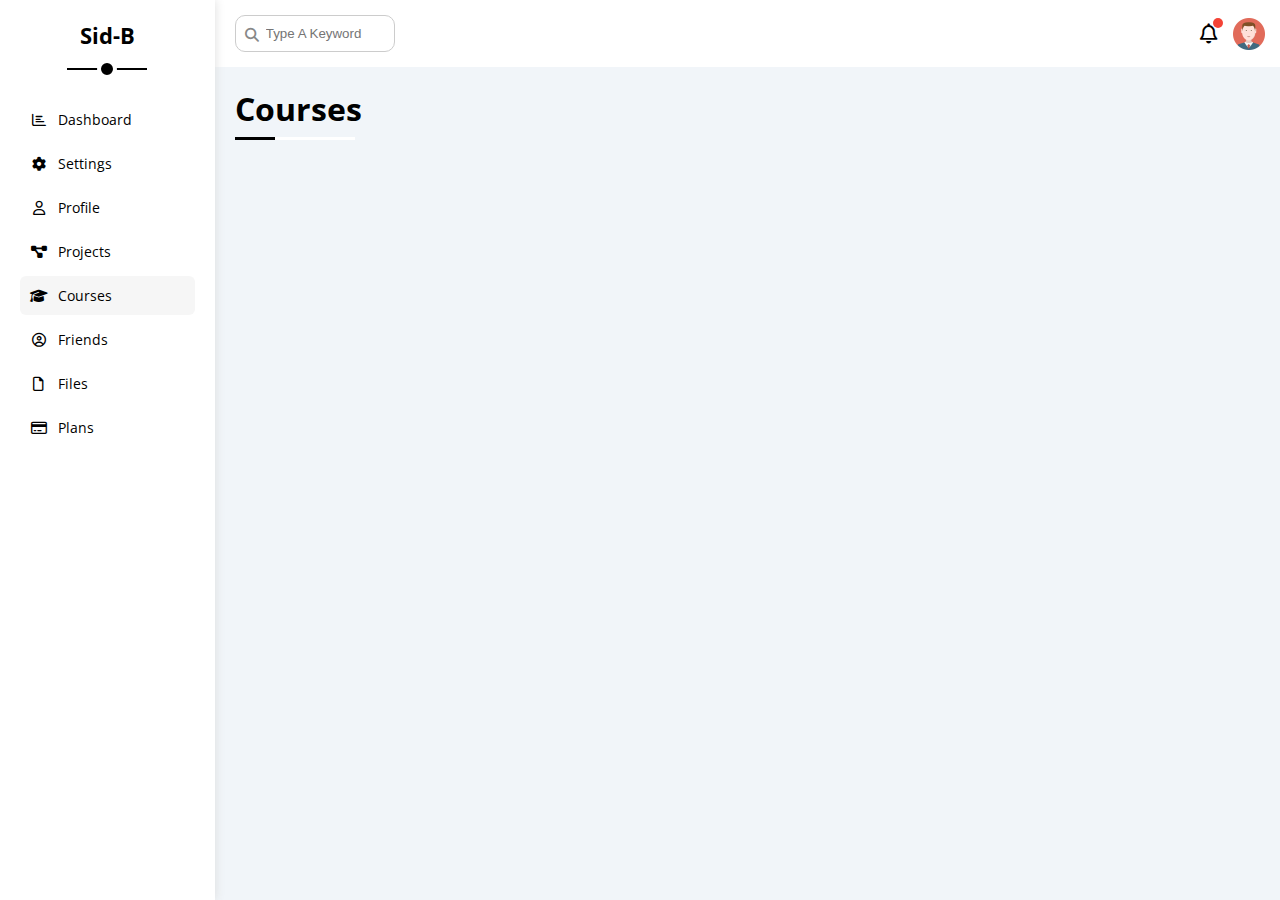
==== courses.html @ 508aff80 "Add coods" ====
<!DOCTYPE html>
<html lang="en">
<head>
    <meta charset="UTF-8">
    <meta http-equiv="X-UA-Compatible" content="IE=edge">
    <meta name="viewport" content="width=device-width, initial-scale=1.0">
    <title>Dashboard</title>
    <link rel="stylesheet" href="/css/framework.css">
    <link rel="stylesheet" href="/css/master.css">
    <link rel="stylesheet" href="/css/all.min.css">
    <link rel="preconnect" href="https://fonts.googleapis.com" />
    <link rel="preconnect" href="https://fonts.gstatic.com" crossorigin />
    <link href="https://fonts.googleapis.com/css2?family=Open+Sans:wght@300;500&#038;display=swap" rel="stylesheet" />
</head>
<body>
    <div class="page d-flex">
        <div class="sidebar bg-white p-20 p-relative">
            <h3 class="p-relative txt-c mt-0">Sid-B</h3>
            <ul>
                <li>
                  <a class="d-flex align-center fs-14 c-black rad-6 p-10" href="index.html">
                    <i class="fa-regular fa-chart-bar fa-fw"></i>
                    <span>Dashboard</span>
                  </a>
                </li>
                <li>
                  <a class="d-flex align-center fs-14 c-black rad-6 p-10" href="settings.html">
                    <i class="fa-solid fa-gear fa-fw"></i>
                    <span>Settings</span>
                  </a>
                </li>
                <li>
                  <a class="d-flex align-center fs-14 c-black rad-6 p-10" href="profile.html">
                    <i class="fa-regular fa-user fa-fw"></i>
                    <span>Profile</span>
                  </a>
                </li>
                <li>
                  <a class="d-flex align-center fs-14 c-black rad-6 p-10" href="projects.html">
                    <i class="fa-solid fa-diagram-project fa-fw"></i>
                    <span>Projects</span>
                  </a>
                </li>
                <li>
                  <a class="active d-flex align-center fs-14 c-black rad-6 p-10" href="courses.html">
                    <i class="fa-solid fa-graduation-cap fa-fw"></i>
                    <span>Courses</span>
                  </a>
                </li>
                <li>
                  <a class="d-flex align-center fs-14 c-black rad-6 p-10" href="friends.html">
                    <i class="fa-regular fa-circle-user fa-fw"></i>
                    <span>Friends</span>
                  </a>
                </li>
                <li>
                  <a class="d-flex align-center fs-14 c-black rad-6 p-10" href="files.html">
                    <i class="fa-regular fa-file fa-fw"></i>
                    <span>Files</span>
                  </a>
                </li>
                <li>
                  <a class="d-flex align-center fs-14 c-black rad-6 p-10" href="plans.html">
                    <i class="fa-regular fa-credit-card fa-fw"></i>
                    <span>Plans</span>
                  </a>
                </li>
              </ul>
        </div>
        <div class="content w-full">
         <!-- Start Head -->
           <div class="head bg-white p-15 between-flex">
               <div class="search p-relative">
                  <input class="p-10" type="search" placeholder="Type A Keyword">
               </div>
               <div class="icons d-flex align-center">
                  <span class="notification p-relative">
                    <i class="fa-regular fa-bell fa-lg"></i>
                  </span>
                  <img src="/imgs/avatar.png" alt="">
               </div>
           </div>
         <!-- End Head -->
         <h1 class="p-relative">Courses</h1>
         <div class="wrapper d-grid gap-20">
          
         </div>
        </div>
    </div>
</body>
</html>
---- css/framework.css ----
:root {
    --blue-color: #0075ff;
    --blue-alt-color: #0d69d5;
    --orange-color: #f59e0b;
    --green-color: #22c55e;
    --red-color: #f44336;
    --grey-color: #888;
  }
  /* Start Box */
  .d-flex {
    display: flex;
  }
  .f-wrap {
    flex-wrap: wrap;
  }
  .align-center {
    align-items: center;
  }
  .space-between {
    justify-content: space-between;
  }
  .d-grid {
    display: grid;
  }
  .gap-20 {
    gap: 20px;
  }
  .d-block {
    display: block;
  }
  @media (max-width: 767px) {
    .block-mobile {
      display: block;
    }
    .hide-mobile {
      display: none;
    }
  }
  /* End Box */
  /* Start Padding + Margin */
  .p-10 {
    padding: 10px;
  }
  .p-15 {
    padding: 15px;
  }
  .p-20 {
    padding: 20px;
  }
  .pt-10 {
    padding-top: 10px;
  }
  .pt-15 {
    padding-top: 15px;
  }
  .pt-20 {
    padding-top: 20px;
  }
  .pb-10 {
    padding-bottom: 10px;
  }
  .pb-15 {
    padding-bottom: 15px;
  }
  .pb-20 {
    padding-bottom: 20px;
  }
  .pl-15 {
    padding-left: 15px;
  }
  .m-0 {
    margin: 0;
  }
  .m-15 {
    margin: 15px;
  }
  .m-20 {
    margin: 20px;
  }
  .mt-0 {
    margin-top: 0;
  }
  .mt-5 {
    margin-top: 5px;
  }
  .mt-10 {
    margin-top: 10px;
  }
  .mt-15 {
    margin-top: 15px;
  }
  .mt-20 {
    margin-top: 20px;
  }
  .mt-25 {
    margin-top: 25px;
  }
  .mr-10 {
    margin-right: 10px;
  }
  .mr-15 {
    margin-right: 15px;
  }
  .mb-5 {
    margin-bottom: 5px;
  }
  .mb-10 {
    margin-bottom: 10px;
  }
  .mb-15 {
    margin-bottom: 15px;
  }
  .mb-20 {
    margin-bottom: 20px;
  }
  .mb-25 {
    margin-bottom: 25px;
  }
  /* End Padding + Margin */
  /* Start Color */
  .c-black {
    color: black;
  }
  .c-white {
    color: white;
  }
  .c-grey {
    color: var(--grey-color);
  }
  .c-red {
    color: var(--red-color);
  }
  .c-green {
    color: var(--green-color);
  }
  .c-blue {
    color: var(--blue-color);
  }
  .c-orange {
    color: var(--orange-color);
  }
  .bg-red {
    background-color: var(--red-color);
  }
  .bg-green {
    background-color: var(--green-color);
  }
  .bg-blue {
    background-color: var(--blue-color);
  }
  .bg-orange {
    background-color: var(--orange-color);
  }
  .bg-white {
    background-color: white;
  }
  .bg-eee {
    background-color: #eee;
  }
  /* End Color */
  /* Start Position */
  .p-relative {
    position: relative;
  }
  .p-absolute {
    position: absolute;
  }
  /* End Position */
  /* Start Font */
  .txt-c {
    text-align: center;
  }
  .fs-13 {
    font-size: 13px;
  }
  .fs-14 {
    font-size: 14px;
  }
  .fs-15 {
    font-size: 15px;
  }
  .fs-25 {
    font-size: 25px;
  }
  .fw-bold {
    font-weight: bold;
  }
  @media (max-width: 767px) {
    .txt-c-mobile {
      text-align: center;
    }
  }
  /* End Font */
  /* Start Border */
  .rad-6 {
    border-radius: 6px;
  }
  .rad-10 {
    border-radius: 10px;
  }
  .rad-half {
    border-radius: 50%;
  }
  .b-none {
    border: none;
  }
  .border-ccc {
    border: 1px solid #ccc;
  }
  .border-eee {
    border: 1px solid #eee;
  }
  
  /* End Border */
  /* Start Width + Height */
  .w-full {
    width: 100%;
  }
  .w-100 {
    width: 100px;
  }
  .w-fit {
    width: fit-content;
  }
  .h-full {
    height: 100%;
  }
  .h-100 {
    height: 100px;
  }
  /* End Width + Height */
  /* Start Components */
  .center-flex {
    display: flex;
    align-items: center;
    justify-content: center;
  }
  .between-flex {
    display: flex;
    align-items: center;
    justify-content: space-between;
  }
  .btn-shape {
    padding: 4px 10px;
    border-radius: 6px;
  }
  /* End Components */
---- css/master.css ----
:root {
    --blue-color: #0075ff;
    --blue-alt-color: #0d69d5;
    --orange-color: #f59e0b;
    --green-color: #22c55e;
    --red-color: #f44336;
    --grey-color: #888;
  }
* {
    box-sizing: border-box;
}
body {
    font-family: "Open Sans", sans-serif;
    margin: 0;
  }
*:focus {
    outline: none;
}
a {
    text-decoration: none;
}
ul {
    list-style: none;
    padding: 0;
}
::-webkit-scrollbar {
    width: 15px;
  }
::-webkit-scrollbar-track {
    background-color: white;
}
::-webkit-scrollbar-thumb {
    background-color: var(--blue-color);
}
::-webkit-scrollbar-thumb:hover {
    background-color: var(--blue-alt-color);
}
.page {
    background-color: #f1f5f9;
    min-height: 100vh;
}
.toggle-checkbox {
    -webkit-appearance: none;
     appearance: none;
}
.toggle-switch {
    background-color: #ccc;
    width: 78px;
    height: 32px;
    border-radius: 16px;
    position: relative;
    transition: 0.3s;
    cursor: pointer;
}
.toggle-switch::before {
    font-family: var(--fa-style-family-classic);
    content: "\f00d";
    font-weight: 900;
    position: absolute;
    background-color: white;
    top: 4px;
    left: 4px;
    width: 24px;
    height: 24px;
    border-radius: 50%;
    display: flex;
    justify-content: center;
    align-items: center;
    color: #777;
    transition: 0.3s;
}
.toggle-checkbox:checked + .toggle-switch {
    background-color: var(--blue-color);
}
.toggle-checkbox:checked + .toggle-switch::before {
    left: 50px;
    content: "\f00c";
    color: var(--blue-color);
}
/* Start Sidebar */
.sidebar {
    width: 250px;
    box-shadow: 0 0 10px #ddd;
}
.sidebar > h3 {
    position: relative;
    margin-bottom: 50px;
    font-size: 22px;
}
.sidebar > h3::before,
.sidebar > h3::after {
    content: "";
    position: absolute;
    left: 50%;
    transform: translatex(-50%);
    background-color: black;
}
.sidebar > h3::before {
    bottom: -20px;
    width: 80px;
    height: 2px;
}
.sidebar > h3::after {
    bottom: -29px;
    width: 12px;
    height: 12px;
    border-radius: 50%;
    border: 4px white solid;
}
.sidebar ul li a {
    transition: 0.3s;
    margin-bottom: 5px;
}
.sidebar ul li a:hover,
.sidebar ul li a.active {
    background-color: #f6f6f6;
}
.sidebar ul li a span {
    font-size: 14px;
    margin-left: 10px;
}
@media (max-width: 767px) {
    .sidebar {
        width: 58px;
        padding: 10px;
    }
}
@media (max-width: 767px) {
    .sidebar > h3{
        font-size: 15px;
        margin-bottom: 15px;
    }
}
@media (max-width: 767px) {
    .sidebar > h3::before,
    .sidebar > h3::after  {
       display:none;
    }
}
@media (max-width: 767px) {
    .sidebar ul li a span{
        display: none;
    }
}
/* End Sidebar */
/* Start Content */
.content {
    overflow: hidden;
}
.content .search input {
    border: 1px solid #ccc;
    border-radius: 10px;
    margin-left: 5px;
    padding-left: 30px;
    width: 160px;
    transition: width 0.3s;
}
.content .search::before {
    font-family: var(--fa-style-family-classic);
    content: "\f002";
    font-weight: 900;
    position: absolute;
    left: 15px;
    top: 50%;
    transform: translatey(-50%);
    font-size: 14px;
    color: var(--grey-color);
}
.content .search input:focus {
    width: 200px;
}
.content .search input:focus::placeholder {
    opacity: 0;
}
.head .icons .notification::before {
    content: "";
    position: absolute;
    width: 10px;
    height: 10px;
    background-color: var(--red-color);
    border-radius: 50%;
    right: -5px;
    top: -5px;
}
.head .icons img {
    width: 32px;
    height: 32px;
    margin-left: 15px;
}
.page h1 {
    margin: 20px 20px 40px;
}
.page h1::after {
    background-color: #000000;
    width: 40px;
}
.page h1::before {
    background-color: white;
    width: 120px;
}
.page h1::before,
.page h1::after {
    content: "";
    position: absolute;
    left: 0;
    bottom: -10px;
    height: 3px;
}
.wrapper {
    grid-template-columns: repeat(auto-fill, minmax(450px, 1fr));
    margin-left: 20px;
    margin-right: 20px;
}
@media (max-width: 767px) {
    .wrapper {
        grid-template-columns: minmax(200px, 1fr);
        margin-left: 10px;
        margin-right: 10px;
        gap: 10px;
    }
}
.wrapper .welcome {
    overflow: hidden;
    border-radius: 10px;
}
.wrapper .intro {
    display: flex;
    justify-content: space-between;
    padding: 20px;
    background-color: #eeeeee;
}
.wrapper .welcome .text h2 {
    margin: 0;
}
.wrapper .welcome .text p {
    padding: 0px 0px 20px;
    color: #777;
    font-size: 14px;
}
.wrapper .welcome .image img {
    width: 200px;
    margin-bottom: -10px;
}
@media (max-width: 767px) {
    .wrapper .welcome .image img {
        width: 130px;
    }
}
.wrapper .welcome .avatar {
    position: relative;
}
.wrapper .welcome .avatar img {
    width: 64px;
    height: 64px;
    border: 2px solid white;
    border-radius: 50%;
    padding: 2px;
    box-shadow: 0 0 5px #ddd;
    margin-left: 20px;
    margin-top: -32px
}
@media (max-width: 767px) {
    .wrapper .welcome .avatar img {
        width: 50px;
        height: 50px;
        margin-left: -256px;
        margin-top: -23px;
    }
}
.wrapper .welcome .bode-1 {
    text-align: center;
    border-top: 1px solid #eee;
    border-bottom: 1px solid #eee;
    padding: 20px;
    margin: 20px 0 20px 0;
    display: flex;
    justify-content: space-around;
}
@media (max-width: 767px) {
    .wrapper .welcome .bode-1 {
        justify-content: space-between;
    }
}
.wrapper .welcome .bode-1 .box h4 {
    margin: 0;
}
.wrapper .welcome .bode-1 .box p {
    margin: 4px;
}
.wrapper .welcome a {
    display: block;
    color: white;
    background-color: var(--blue-color);
    font-size: 14px;
    width: fit-content;
    padding: 4px 10px;
    border-radius: 6px;
    margin: 0 15px 30px auto;
    transition: 0.3s;
}
.wrapper .Quick-Draft {
    border-radius: 10px;
    background-color: white;
    padding: 20px;
}
.wrapper .Quick-Draft h2 {
    margin: 0;
}
.wrapper .Quick-Draft p {
    color: #777;
    font-size: 14px;
}
.wrapper .Quick-Draft form .input-1 {
    width: 100%;
    margin: 10px 0 22px;
    height: 30px;
    padding: 10px;
    background-color: #eee;
    border: none;
    border-radius: 6px;
    display: block;
}
.wrapper .Quick-Draft form .input-2 {
    width: 100%;
    resize: none;
    min-height: 180px;
    padding: 10px;
    background-color: #eee;
    border: none;
    border-radius: 6px;
    display: block;
}
.content .search input:focus {
    outline: none;
}
.wrapper .Quick-Draft form .input-1:focus::placeholder {
    opacity: 0;
}
.wrapper .Quick-Draft form .input-2:focus::placeholder {
    opacity: 0;
}
.wrapper .Quick-Draft a {
    display: block;
    color: white;
    background-color: var(--blue-color);
    font-size: 14px;
    width: fit-content;
    padding: 4px 10px;
    border-radius: 6px;
    margin: 14px 0px 10px auto;
    transition: 0.3s;
}
.wrapper .Yearly-Targets {
    border-radius: 10px;
    background-color: white;
    padding: 20px;
}
.wrapper .Yearly-Targets h2 {
    margin: 0;
}
.wrapper .Yearly-Targets p {
    color: #777;
    font-size: 14px;
    margin-bottom: 20px;
}
.wrapper .Yearly-Targets .boxs .box {
    display: flex;
    align-items: center;
    margin-bottom: 20px;
}
.wrapper .Yearly-Targets .boxs .box h5 {
    font-size: 17px;
    margin: 10px 0 5px 0;
}
.wrapper .Yearly-Targets .boxs .box p {
    margin: 0;
} 
.wrapper .Yearly-Targets .boxs .box i {
    width: 84px;
    height: 84px;
    margin-right: 15px;
    display: flex;
    justify-content: center;
    align-items: center;
    background-color: #22c55e;
}
.wrapper .Yearly-Targets .boxs .one i {
    background-color: #cce3ff;
    color: #0075ff;
}
.wrapper .Yearly-Targets .boxs .tow i {
    background-color: #fdecce;
    color: #f59e0b;
}
.wrapper .Yearly-Targets .boxs .three i {
    background-color: #d3f3df;
    color: #22c55e;
}
.wrapper .Yearly-Targets .boxs .box .text {
    flex: 1;
}
.wrapper .Yearly-Targets .boxs .box .line {
    height: 4px;
}
.wrapper .Yearly-Targets .boxs .one .line {
    background-color: #cce3ff;
}
.wrapper .Yearly-Targets .boxs .tow .line {
    background-color: #fdecce;
}
.wrapper .Yearly-Targets .boxs .three .line {
    background-color: #d3f3df;
}
.wrapper .Yearly-Targets .boxs .box .line span {
    display: block;
    height: 100%;
    background-color: #4e0803;
    position: relative;
}
.wrapper .Yearly-Targets .boxs .one .line span {
    background-color: #0075ff;
}
.wrapper .Yearly-Targets .boxs .tow .line span {
    background-color: #f59e0b;
}
.wrapper .Yearly-Targets .boxs .three .line span {
    background-color: #22c55e;
}
.wrapper .Yearly-Targets .boxs .box .line span::after {
    position: absolute;
    content: attr(data-text);
    font-size: 15px;
    top: -41px;
    right: -17px;
    padding: 2px 4px;
    background-color: yellow;
    border-radius: 8px;
    color: white;
}
.wrapper .Yearly-Targets .boxs .one .line span::after {
    background-color: #0075ff;
}
.wrapper .Yearly-Targets .boxs .tow .line span::after {
    background-color: #f59e0b;
}
.wrapper .Yearly-Targets .boxs .three .line span::after {
    background-color: #22c55e;
}
.wrapper .Yearly-Targets .boxs .box .line span::before {
    content: "";
    position: absolute;
    border: solid 5px;
    border-color: black transparent transparent transparent;
    right: -4px;
    top: -15px;
}
.wrapper .Yearly-Targets .boxs .one .line span::before {
    border-color: #0075ff transparent transparent transparent;
}
.wrapper .Yearly-Targets .boxs .tow .line span::before {
    border-color: #f59e0b transparent transparent transparent;
}
.wrapper .Yearly-Targets .boxs .three .line span::before {
    border-color: #22c55e transparent transparent transparent;
}
.Tickets-Statistics {
    border-radius: 10px;
    background-color: white;
    padding: 20px;
}
.Tickets-Statistics h2 {
    margin: 0;
}
.Tickets-Statistics p {
    color: #777;
    font-size: 14px;
    margin-bottom: 20px;
}
.Tickets-Statistics .boxs {
    display: grid;
    grid-template-columns: repeat(auto-fill, minmax(215px, 1fr));
    gap: 20px;
}
.Tickets-Statistics .boxs .box {
    text-align: center;
    border-radius: 6px;
    border: 1px solid #777;
    padding: 20px;
}
.Tickets-Statistics .boxs .box h3 {
    margin: 10px;
    font-size: 25px;
    font-weight: bold;
}
.Tickets-Statistics .boxs .box p {
    margin: 0;
}
.Tickets-Statistics .boxs .box i {
    font-size: 27px;
}
.Tickets-Statistics .boxs .one i {
    color: #f59e0b;
}
.Tickets-Statistics .boxs .tow i {
    color: #0075ff;
}
.Tickets-Statistics .boxs .three i {
    color: #22c55e;
}
.Tickets-Statistics .boxs .fore i {
    color: #f44336;
}
.Latest-News {
    border-radius: 10px;
    background-color: white;
    padding: 20px;
}
.Latest-News h2 {
    margin: 0 0 15px 0;
}
.Latest-News .boxs {
    display: flex;
    flex-direction: column;
}
.Latest-News .boxs .box:not(:last-child) {
    border-bottom: 1px solid #eee ;
    margin-bottom: 20px;
    padding-bottom: 20px;
}
.Latest-News .boxs .box {
    display: flex;
    align-items: center;
    justify-content: space-between;
}
@media (max-width: 767px) {
    .Latest-News .boxs .box {
        flex-direction: column;
        gap: 10px;
        text-align: center;
    }
}
.Latest-News .boxs .box .dey p {
    padding: 4px 10px;
    border-radius: 6px;
    font-size: 13px;
    background-color: #eee;
}
.Latest-News .boxs .box .text {
    flex: 1;
}
.Latest-News .boxs .box .text h5 {
    margin: 0 0 6px;
    font-size: 16px;
}
.Latest-News .boxs .box .text p {
    margin: 0;
    font-size: 14px;
}
.Latest-News .boxs .box .image img {
    width: 100px;
    border-radius: 6px;
    margin-right: 15px;
}
@media (max-width: 767px) {
    .Latest-News .boxs .box .image img {
        margin: 0;
    } 
}
.Latest-Tasks {
    border-radius: 10px;
    background-color: white;
    padding: 20px;
}
.Latest-Tasks h2 {
    margin: 0 0 15px 0;
}
.Latest-Tasks .boxs {
    display: flex;
    flex-direction: column;
}
.Latest-Tasks .boxs .box:not(:last-of-type) {
    margin-bottom: 15px;
    padding-bottom: 15px;
    border-bottom: 1px solid #eee;
}
.Latest-Tasks .boxs .box {
    display: flex;
    align-items: center;
    justify-content: space-between;
}
.Latest-Tasks .boxs .box .text {
    flex: 1;
}
.Latest-Tasks .boxs .box .text h5 {
    margin: 0 0 6px;
    font-size: 16px;
    font-weight: 600;
}
.Latest-Tasks .boxs .box .text p {
    margin: 0;
    font-size: 14px;
    color: var(--grey-color);
}
.Latest-Tasks .boxs .five {
    opacity: 0.2;
}
.Latest-Tasks .boxs .five h5 {
    text-decoration: line-through;
}
.Latest-Tasks .boxs .five p {
    text-decoration: line-through;
}
.Top-Search-Items {
    border-radius: 10px;
    background-color: white;
    padding: 20px;
}
.Top-Search-Items h2 {
    margin: 0 0 15px 0;
}
.Top-Search-Items .boxs {
    display: flex;
    flex-direction: column;
}
.Top-Search-Items .boxs .box {
    display: flex;
    align-items: center;
}
.Top-Search-Items .boxs .box h6 {
    flex: 1;
    margin: 0;
    font-size: 16px;
    font-weight: normal;
}
.Top-Search-Items .boxs .box p {
    background-color: #eee;
    padding: 4px 8px;
    border-radius: 6px;
}
.Top-Search-Items .boxs .one h6 {
    color: var(--grey-color);
}
.Top-Search-Items .boxs .one p {
    background-color: white;
    color: var(--grey-color);
}
.Latest-Uploads {
    border-radius: 10px;
    background-color: white;
    padding: 20px;
}
.Latest-Uploads h2 {
    margin: 0 0 15px 0;
}
.Latest-Uploads .boxs {
    display: flex;
    flex-direction: column;
}
.Latest-Uploads .boxs .box:not(:last-child){
    margin-bottom: 10px;
    border-bottom: 1px solid #eee;
    margin-bottom: 20px;
}
.Latest-Uploads .boxs .box {
    display: flex;
    align-items: center;
}
.Latest-Uploads .boxs .box .image img {
    width: 40px;
    height: 40px;
    margin-right: 10px;
}
.Latest-Uploads .boxs .box .text {
    flex: 1;
}
.Latest-Uploads .boxs .box .text h5 {
    margin: 0 0 6px;
    font-size: 15px;
    font-weight: 500;
}
.Latest-Uploads .boxs .box .text p {
    margin: 0;
    font-size: 14px;
    color: var(--grey-color);
}
.Latest-Uploads .boxs .box .time p {
    background-color: #eee;
    padding: 4px 8px;
    border-radius: 6px;
    font-size: 14px;
}
.Last-Project-Progress {
    border-radius: 10px;
    background-color: white;
    padding: 20px;
    position: relative;
}
.Last-Project-Progress h2 {
    margin: 0 0 0 0;
}
.Last-Project-Progress img {
    position: absolute;
    width: 160px;
    right: 0;
    bottom: 0;
    opacity: 0.1;
}
.Last-Project-Progress .boxs {
    display: flex;
    flex-direction: column;
    position: relative;
}
.Last-Project-Progress .boxs .box {
    margin-left: 40px;
    position: relative;
    padding: 6px 4px;
}
.Last-Project-Progress .boxs::after {
    content: "";
    position: absolute;
    left: 11px;
    width: 2px;
    height: 84%;
    background-color: var(--blue-color);
    top: 40px;
}
.Last-Project-Progress .boxs .box::before {
    position: absolute;
    content: "";
    width: 20px;
    height: 20px;
    display: block;
    border-radius: 50%;
    background-color: var(--blue-color);
    border: 2px solid white;
    outline: 2px solid var(--blue-color);
    top: 33px;
    left: -39px;
}
.Last-Project-Progress .boxs .one::before {
    background-color: white;
    z-index:1;
    animation: poll infinite 1.5s;
}
@keyframes poll {
    0% {
        background-color: white;
    }
    50% {
        background-color: var(--blue-alt-color);
    }
    100% {
        background-color: white;
    }
}
.Last-Project-Progress .boxs .tow::before {
    background-color: white;
    z-index:1;
}
.Last-Project-Progress .boxs .box p {
    margin: 0;
    margin-top: 25px;
}
.Reminders {
    border-radius: 10px;
    background-color: white;
    padding: 20px;
}
.Reminders h2 {
    margin: 0 0 10px 0;
}
.Reminders .boxs {
    display: flex;
    flex-direction: column;
}
.Reminders .boxs .box {
    margin-left: 40px;
    position: relative;
    padding: 15px;
}
.Reminders .boxs .box::after{
    content: "";
    position: absolute;
    width: 2px;
    height: 62%;
    background-color: #000000;
    top: 16px;
    left: -10px;
}
.Reminders .boxs .box::before {
    content: "";
    position: absolute;
    width: 18px;
    height: 18px;
    background-color: #000000;
    top: 30px;
    left: -41px;
    border-radius: 50%;
}
.Reminders .boxs .one::after,
.Reminders .boxs .one::before {
    background-color: var(--blue-color);
}
.Reminders .boxs .tow::after,
.Reminders .boxs .tow::before {
    background-color: var(--green-color);
}
.Reminders .boxs .three::after,
.Reminders .boxs .three::before {
    background-color: var(--orange-color);
}
.Reminders .boxs .fore::after,
.Reminders .boxs .fore::before {
    background-color: var(--red-color);
}
.Reminders .boxs .box h5 {
    margin: 0 0 8px 0 ;
    font-size: 15px;
}
.Reminders .boxs .box p {
    margin: 0;
    color: #777;
    font-size: 14px;
}
.Latest-Post {
    border-radius: 10px;
    background-color: white;
    padding: 20px;
}
.Latest-Post h2 {
    margin: 0 0 25px 0;
}
.Latest-Post .boxs {
    display: flex;
    flex-direction: column;
}
.Latest-Post .boxs .box {
    display: flex;
    margin-top: 15px;
    margin-bottom: 15px;
}
.Latest-Post .boxs .box .about {
    flex: 1;
}
.Latest-Post .boxs .box .about h5 {
    margin: 0 0 10px 0;
    font-size: 17px;
}
.Latest-Post .boxs .box .about p {
    margin: 0;
    font-size: 14px;
    color: #777;
}
.Latest-Post .boxs .box .image img {
    width: 48px;
    height: 48px;
    margin-right: 15px;
} 
.Latest-Post .boxs .one {
    text-transform: capitalize;
    line-height: 1.8;
    border-top: 1px solid #eee;
    border-bottom: 1px solid #eee;
    min-height: 140px;
}
.Latest-Post .boxs .box .icon-1 {
    flex: 1;
    color: #777;
}
.Latest-Post .boxs .box .icon-2 {
    color: #777;
}
.Social-Media-Stats {
    border-radius: 10px;
    background-color: white;
    padding: 20px;
}
.Social-Media-Stats h2 {
    margin: 0 0 25px 0;
}
.Social-Media-Stats .boxs {
    display: flex;
    flex-direction: column;
}
.Social-Media-Stats .boxs .box {
    display: flex;
    align-items: center;
    text-align: center;
    margin-bottom: 15px;
    position: relative;
    padding: 16px;
    padding-left: 70px;
    background-color: #d2ecfc;
}
.Social-Media-Stats .boxs .box i {
    position: absolute;
    width: 55px;
    font-size: 34px;
    margin-right: 30px;
    color: white;
    background-color: red;
    left: 0;
    top: 0px;
    padding: 14px;
    display: flex;
    align-items: center;
    justify-content: center;
    transition: 0.5s;
}
.Social-Media-Stats .boxs .box i:hover {
    transform: rotate(8deg);
}
.Social-Media-Stats .boxs .box .text {
    flex: 1;
    display: flex;
    justify-content: space-between;
}
.Social-Media-Stats .boxs .box .text a {
    padding: 4px 10px;
    border-radius: 6px;
    color: white;
}
.Social-Media-Stats .boxs .one i {
    background-color: #1da1f2;
}
.Social-Media-Stats .boxs .tow i {
    background-color: #1877f2;
}
.Social-Media-Stats .boxs .three i {
    background-color: #ff0000;
}
.Social-Media-Stats .boxs .fore i {
    background-color: #0077b5;
}
.Social-Media-Stats .boxs .one {
    background-color: #d2ecfc;
}
.Social-Media-Stats .boxs .tow {
    background-color: #d1e4fc;
}
.Social-Media-Stats .boxs .three {
    background-color: #ffcccc;
}
.Social-Media-Stats .boxs .fore {
    background-color: #cce4f0;
}
.Social-Media-Stats .boxs .one .text span {
    color: #1da1f2;
}
.Social-Media-Stats .boxs .tow .text span {
    color: #1da1f2;
}
.Social-Media-Stats .boxs .three .text span {
    color: #ff4400;
}
.Social-Media-Stats .boxs .fore .text span {
    color: #4277b5;
}
.Social-Media-Stats .boxs .one a {
    background-color: #1da1f2;
}
.Social-Media-Stats .boxs .tow a {
    background-color: #1da1f2;
}
.Social-Media-Stats .boxs .three a {
    background-color: #ff4400;
}
.Social-Media-Stats .boxs .fore a {
    background-color: #4277b5;
}
.responsiv-tabl {
    margin: 20px;
    border-radius: 10px;
    background-color: white;
    padding: 20px;
    overflow-x: auto;
}
.responsiv-tabl table {
    min-width: 1000px;
    border-spacing: 0;
    width: 100%;
    font-size: 15px;
}
.responsiv-tabl table td {
    padding: 15px;
}
.responsiv-tabl table td {
    border-bottom: 1px solid #eee;
    border-left: 1px solid #eee;
    transition: 0.3s;
}
.responsiv-tabl table thead tr {
    font-weight: bold;
    background-color: #eee;
}
.responsiv-tabl table tbody tr td img {
    width: 32px;
    height: 32px;
    border-radius: 50%;
    padding: 2px;
    background-color: white;
}
.responsiv-tabl table img:not(:first-child) {
    margin-left: -20px;
}
.Pending,
.Completed,
.In-Progress,
.Rejected {
    color: white;
    border-radius: 6px;
    padding: 2px 8px;
    width: fit-content;
    background-color: var(--orange-color);
}
.Completed {
    background-color: var(--green-color);
}
.In-Progress {
    background-color: var(--blue-color);
}
.Rejected {
    background-color: var(--red-color);
}
/* End Content */
/* Start Settings */
.settings-page {
    grid-template-columns: repeat(auto-fill, minmax(500px, 1fr));
}
.Site-Control {
    border-radius: 10px;
    background-color: white;
    padding: 20px;
}
.Site-Control h2 {
    margin: 0 0 10px 0;
}
.Site-Control p {
    margin: 0%;
    font-size: 15px;
    color: #777;
}
.Site-Control .boxs {
    display: flex;
    flex-direction: column;
}
.Site-Control .boxs .box {
    display: flex;
    /* align-items: center; */
    justify-content: space-between;
}
.Site-Control .boxs .box .text {
    margin-bottom: 20px;
}
.Site-Control .boxs .box .text h5 {
    margin: 20px 0 3px 0;
    font-weight: normal;
    font-size: 16px;
}
.Site-Control .boxs .box .text p {
    margin: 0;
    font-size: 13px;
}
.Site-Control .boxs .box textarea {
    border: 1px solid #ccc;
    resize: none;
    min-height: 150px;
    border-radius: 6px;
    padding: 10px;
    display: block;
    width: 100%
}
@media (max-width: 767px){
.settings-page {
    grid-template-columns: minmax(100px, 1fr);
    margin-left: 10px;
    margin-right: 10px;
    gap: 10px; }
}
.General-Info {
    border-radius: 10px;
    background-color: white;
    padding: 20px;
}
.General-Info h2 {
    margin: 0 0 10px 0;
}
.General-Info p {
    margin: 0%;
    margin-bottom: 20px;
    font-size: 15px;
    color: #777;
}
.General-Info .email {
    display: inline-flex;
    width: calc(100% - 80px);
    background-color: #f0f4f8;
}
.Security-Info {
    border-radius: 10px;
    background-color: white;
    padding: 20px;
}
.Security-Info h2 {
    margin: 0 0 10px 0;
}
.Security-Info p {
    margin: 0%;
    margin-bottom: 20px;
    font-size: 15px;
    color: #777;
}
.Security-Info .boxs {
    display: flex;
    flex-direction: column;
}
.Security-Info .boxs .box {
    display: flex;
    align-items: center;
    justify-content: space-between;
    margin-top: 10px;
}
.Security-Info .boxs .box:not(:last-of-type) {
    border-bottom: 1px solid rgb(238, 238, 238);
    margin-bottom: 15px;
    padding-bottom: 15px;
}
.Security-Info .boxs .box .text h5 {
    margin: 0 0 8px 0;
    font-weight: normal;
    font-size: 15px;
}
.Security-Info .boxs .box .text p {
    margin: 0%;
    margin-bottom: 10px;
    font-size: 15px;
    color: #777;
}
.Security-Info .boxs .box label {
    display: contents;
}
.Security-Info .boxs .box .button-1 a {
    padding: 4px 10px;
    border-radius: 6px;
    background-color: var(--blue-color);
    color: white;
}
.Security-Info .boxs .box .button-2 a {
    padding: 4px 10px;
    border-radius: 6px;
    background-color: #eee;
    color: black;
}
.Social-Info {
    border-radius: 10px;
    background-color: white;
    padding: 20px;
}
.Social-Info h2 {
    margin: 0 0 10px 0;
}
.Social-Info p {
    margin: 0%;
    margin-bottom: 20px;
    font-size: 15px;
    color: #777;
}
.Social-Info .boxs {
    display: flex;
    flex-direction: column;
}
.Social-Info .boxs .box {
    margin-bottom: 10px;
    position: relative;
}
.Social-Info .boxs .box input {
    padding: 10px 10px 10px 40px;
    background-color: #f6f6f6;
    color: #888888;
    border: none;
    border-radius: 6px;
    width: 100%;
}
.Social-Info .boxs .box i {
    position: absolute;
    font-size: 14px;
    top: 0px;
    left: 0px;
    width: 29px;
    height: 35px;
    display: flex;
    justify-content: center;
    align-items: center;
    border-right: 1px solid #ccc;
    color: #777;
}
.Social-Info .boxs .box:focus-within i {
    color: black;
}
/* .Social-Info .boxs > .box:focus-within i {
    color: black;
  } */
/* Start Settings */
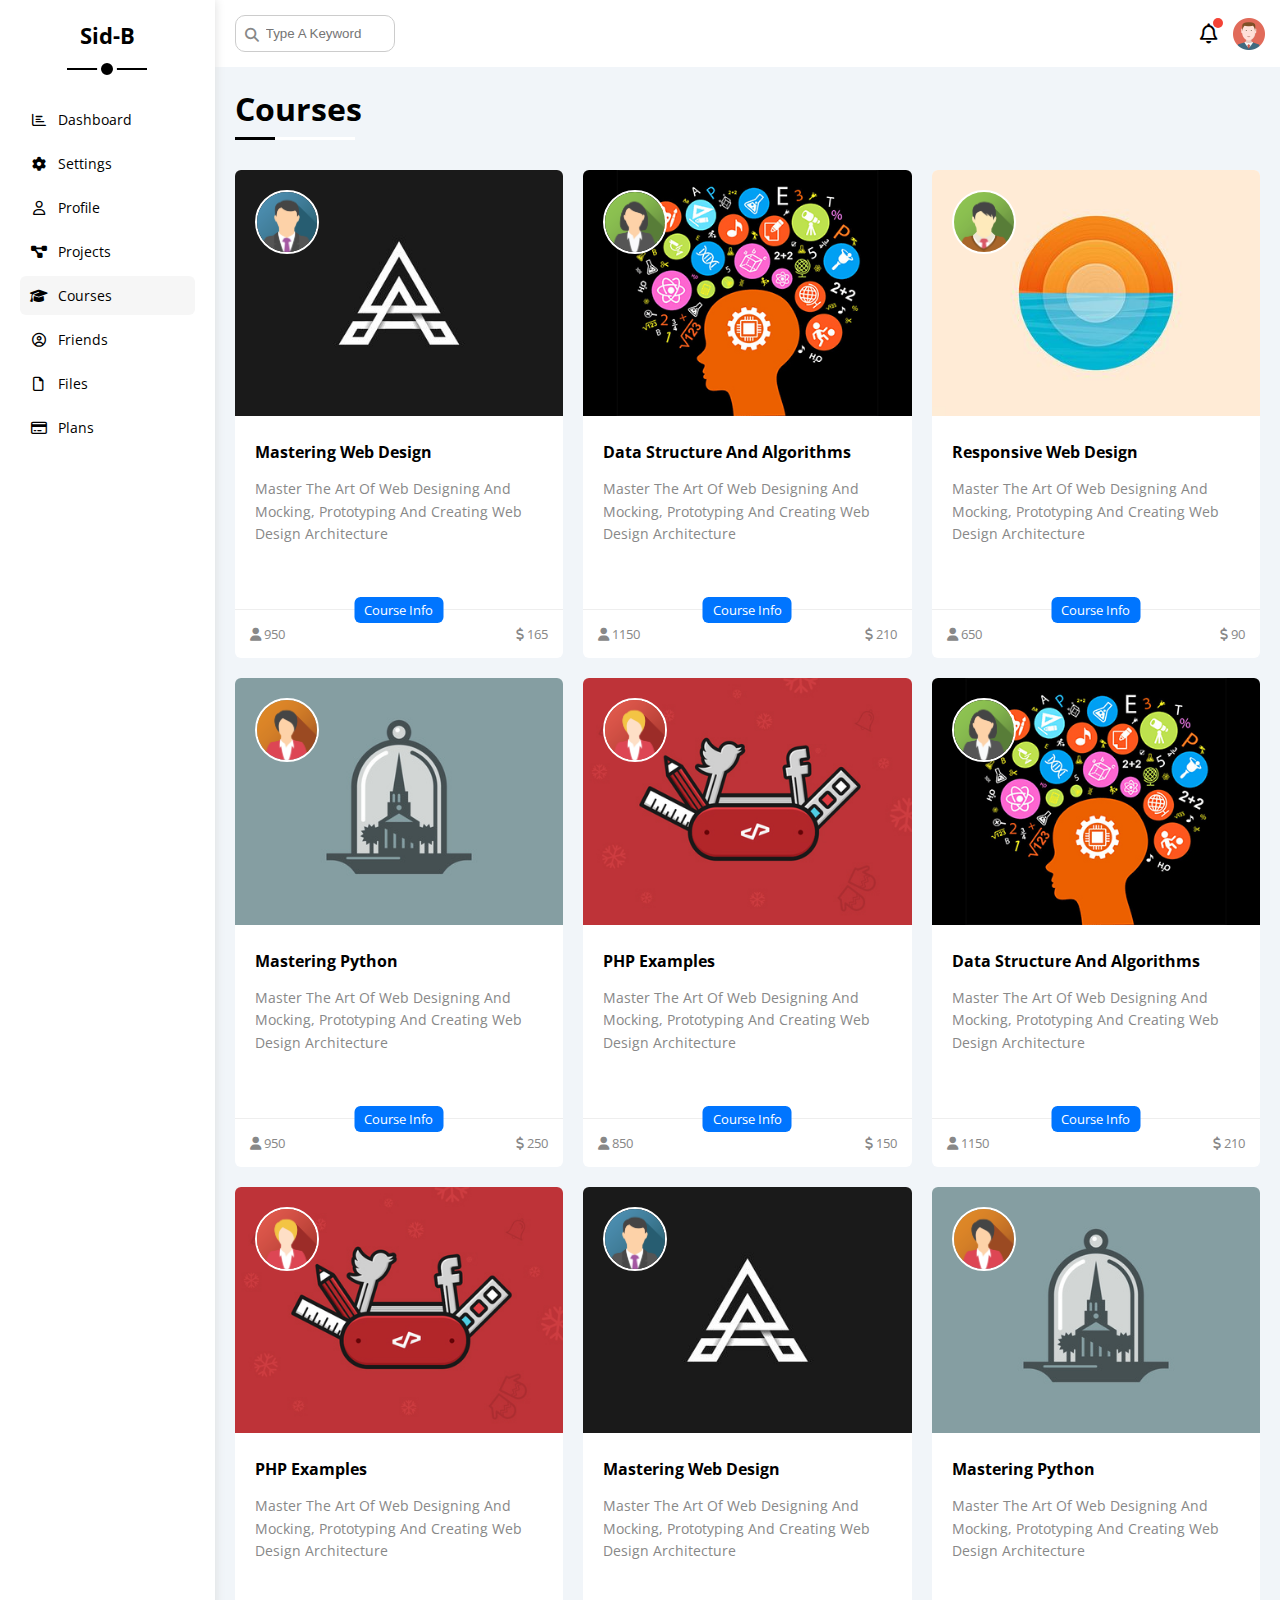
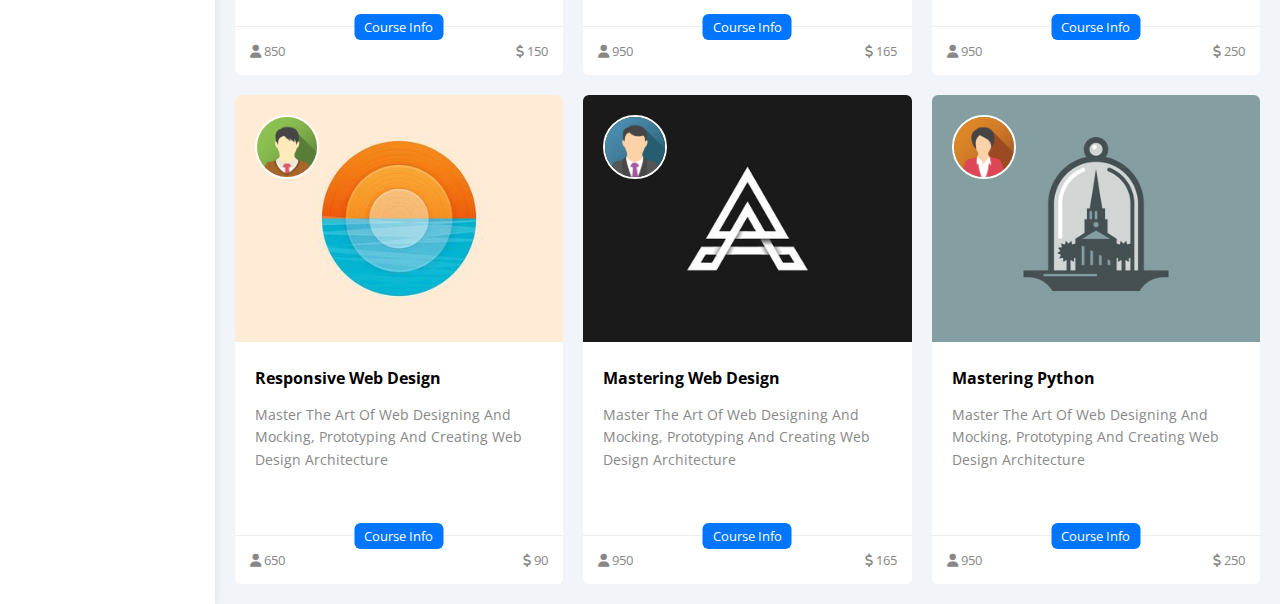
==== commit 337f514b: "Add News coods" ====
--- a/courses.html
+++ b/courses.html
@@ -4,7 +4,7 @@
     <meta charset="UTF-8">
     <meta http-equiv="X-UA-Compatible" content="IE=edge">
     <meta name="viewport" content="width=device-width, initial-scale=1.0">
-    <title>Dashboard</title>
+    <title>Courses</title>
     <link rel="stylesheet" href="/css/framework.css">
     <link rel="stylesheet" href="/css/master.css">
     <link rel="stylesheet" href="/css/all.min.css">
@@ -82,8 +82,293 @@
            </div>
          <!-- End Head -->
          <h1 class="p-relative">Courses</h1>
-         <div class="wrapper d-grid gap-20">
-          
+         <div class="Courses-page d-grid gap-20">
+            <div class="boxs bg-white rad-6 p-relative">
+              <img class="cover" src="/imgs/course-01.jpg" alt="">
+              <img class="cover-2" src="/imgs/team-01.png" alt="">
+            <div class="box-2 p-20">
+             <h4 class="m-0">Mastering Web Design</h4>
+             <p class="c-grey mt-15 fs-14 ">Master The Art Of Web Designing And Mocking, Prototyping And Creating Web Design Architecture</p>
+            </div>
+              <div class="box-3 p-15 p-relative between-flex">
+              </div>
+              <div class="info p-15 p-relative between-flex">
+                <span class="title bg-blue c-white btn-shape ">
+                  Course Info
+                </span>
+                <span class="c-grey">
+                  <i class="fa-solid fa-user"></i>
+                  950
+                </span>
+                <span class="c-grey">
+                  <i class="fa-solid fa-dollar-sign"></i>
+                  165
+                </span>
+              </div>
+            </div>
+            <div class="boxs bg-white rad-6 p-relative">
+              <img class="cover" src="/imgs/course-02.jpg" alt="">
+              <img class="cover-2" src="/imgs/team-02.png" alt="">
+            <div class="box-2 p-20">
+             <h4 class="m-0">Data Structure And Algorithms</h4>
+             <p class="c-grey mt-15 fs-14 ">Master The Art Of Web Designing And Mocking, Prototyping And Creating Web Design Architecture</p>
+            </div>
+              <div class="box-3 p-15 p-relative between-flex">
+
+              </div>
+              <div class="info p-15 p-relative between-flex">
+                <span class="title bg-blue c-white btn-shape ">
+                  Course Info
+                </span>
+                <span class="c-grey">
+                  <i class="fa-solid fa-user"></i>
+                  1150
+                </span>
+                <span class="c-grey">
+                  <i class="fa-solid fa-dollar-sign"></i>
+                  210
+                </span>
+              </div>
+            </div>
+            <div class="boxs bg-white rad-6 p-relative">
+              <img class="cover" src="/imgs/course-03.jpg" alt="">
+              <img class="cover-2" src="/imgs/team-03.png" alt="">
+            <div class="box-2 p-20">
+             <h4 class="m-0">Responsive Web Design</h4>
+             <p class="c-grey mt-15 fs-14 ">Master The Art Of Web Designing And Mocking, Prototyping And Creating Web Design Architecture</p>
+            </div>
+              <div class="box-3 p-15 p-relative between-flex">
+
+              </div>
+              <div class="info p-15 p-relative between-flex">
+                <span class="title bg-blue c-white btn-shape ">
+                  Course Info
+                </span>
+                <span class="c-grey">
+                  <i class="fa-solid fa-user"></i>
+                  650
+                </span>
+                <span class="c-grey">
+                  <i class="fa-solid fa-dollar-sign"></i>
+                  90
+                </span>
+              </div>
+            </div>
+            <div class="boxs bg-white rad-6 p-relative">
+              <img class="cover" src="/imgs/course-04.jpg" alt="">
+              <img class="cover-2" src="/imgs/team-04.png" alt="">
+            <div class="box-2 p-20">
+             <h4 class="m-0">Mastering Python</h4>
+             <p class="c-grey mt-15 fs-14 ">Master The Art Of Web Designing And Mocking, Prototyping And Creating Web Design Architecture</p>
+            </div>
+              <div class="box-3 p-15 p-relative between-flex">
+
+              </div>
+              <div class="info p-15 p-relative between-flex">
+                <span class="title bg-blue c-white btn-shape ">
+                  Course Info
+                </span>
+                <span class="c-grey">
+                  <i class="fa-solid fa-user"></i>
+                  950
+                </span>
+                <span class="c-grey">
+                  <i class="fa-solid fa-dollar-sign"></i>
+                  250
+                </span>
+              </div>
+            </div>
+            <div class="boxs bg-white rad-6 p-relative">
+              <img class="cover" src="/imgs/course-05.jpg" alt="">
+              <img class="cover-2" src="/imgs/team-05.png" alt="">
+            <div class="box-2 p-20">
+             <h4 class="m-0">PHP Examples</h4>
+             <p class="c-grey mt-15 fs-14 ">Master The Art Of Web Designing And Mocking, Prototyping And Creating Web Design Architecture</p>
+            </div>
+              <div class="box-3 p-15 p-relative between-flex">
+
+              </div>
+              <div class="info p-15 p-relative between-flex">
+                <span class="title bg-blue c-white btn-shape ">
+                  Course Info
+                </span>
+                <span class="c-grey">
+                  <i class="fa-solid fa-user"></i>
+                  850
+                </span>
+                <span class="c-grey">
+                  <i class="fa-solid fa-dollar-sign"></i>
+                  150
+                </span>
+              </div>
+            </div>
+            <div class="boxs bg-white rad-6 p-relative">
+              <img class="cover" src="/imgs/course-02.jpg" alt="">
+              <img class="cover-2" src="/imgs/team-02.png" alt="">
+            <div class="box-2 p-20">
+             <h4 class="m-0">Data Structure And Algorithms</h4>
+             <p class="c-grey mt-15 fs-14 ">Master The Art Of Web Designing And Mocking, Prototyping And Creating Web Design Architecture</p>
+            </div>
+              <div class="box-3 p-15 p-relative between-flex">
+
+              </div>
+              <div class="info p-15 p-relative between-flex">
+                <span class="title bg-blue c-white btn-shape ">
+                  Course Info
+                </span>
+                <span class="c-grey">
+                  <i class="fa-solid fa-user"></i>
+                  1150
+                </span>
+                <span class="c-grey">
+                  <i class="fa-solid fa-dollar-sign"></i>
+                  210
+                </span>
+              </div>
+            </div>
+            <div class="boxs bg-white rad-6 p-relative">
+              <img class="cover" src="/imgs/course-05.jpg" alt="">
+              <img class="cover-2" src="/imgs/team-05.png" alt="">
+            <div class="box-2 p-20">
+             <h4 class="m-0">PHP Examples</h4>
+             <p class="c-grey mt-15 fs-14 ">Master The Art Of Web Designing And Mocking, Prototyping And Creating Web Design Architecture</p>
+            </div>
+              <div class="box-3 p-15 p-relative between-flex">
+
+              </div>
+              <div class="info p-15 p-relative between-flex">
+                <span class="title bg-blue c-white btn-shape ">
+                  Course Info
+                </span>
+                <span class="c-grey">
+                  <i class="fa-solid fa-user"></i>
+                  850
+                </span>
+                <span class="c-grey">
+                  <i class="fa-solid fa-dollar-sign"></i>
+                  150
+                </span>
+              </div>
+            </div>
+            <div class="boxs bg-white rad-6 p-relative">
+              <img class="cover" src="/imgs/course-01.jpg" alt="">
+              <img class="cover-2" src="/imgs/team-01.png" alt="">
+            <div class="box-2 p-20">
+             <h4 class="m-0">Mastering Web Design</h4>
+             <p class="c-grey mt-15 fs-14 ">Master The Art Of Web Designing And Mocking, Prototyping And Creating Web Design Architecture</p>
+            </div>
+              <div class="box-3 p-15 p-relative between-flex">
+              </div>
+              <div class="info p-15 p-relative between-flex">
+                <span class="title bg-blue c-white btn-shape ">
+                  Course Info
+                </span>
+                <span class="c-grey">
+                  <i class="fa-solid fa-user"></i>
+                  950
+                </span>
+                <span class="c-grey">
+                  <i class="fa-solid fa-dollar-sign"></i>
+                  165
+                </span>
+              </div>
+            </div>
+            <div class="boxs bg-white rad-6 p-relative">
+              <img class="cover" src="/imgs/course-04.jpg" alt="">
+              <img class="cover-2" src="/imgs/team-04.png" alt="">
+            <div class="box-2 p-20">
+             <h4 class="m-0">Mastering Python</h4>
+             <p class="c-grey mt-15 fs-14 ">Master The Art Of Web Designing And Mocking, Prototyping And Creating Web Design Architecture</p>
+            </div>
+              <div class="box-3 p-15 p-relative between-flex">
+
+              </div>
+              <div class="info p-15 p-relative between-flex">
+                <span class="title bg-blue c-white btn-shape ">
+                  Course Info
+                </span>
+                <span class="c-grey">
+                  <i class="fa-solid fa-user"></i>
+                  950
+                </span>
+                <span class="c-grey">
+                  <i class="fa-solid fa-dollar-sign"></i>
+                  250
+                </span>
+              </div>
+            </div>
+            <div class="boxs bg-white rad-6 p-relative">
+              <img class="cover" src="/imgs/course-03.jpg" alt="">
+              <img class="cover-2" src="/imgs/team-03.png" alt="">
+            <div class="box-2 p-20">
+             <h4 class="m-0">Responsive Web Design</h4>
+             <p class="c-grey mt-15 fs-14 ">Master The Art Of Web Designing And Mocking, Prototyping And Creating Web Design Architecture</p>
+            </div>
+              <div class="box-3 p-15 p-relative between-flex">
+
+              </div>
+              <div class="info p-15 p-relative between-flex">
+                <span class="title bg-blue c-white btn-shape ">
+                  Course Info
+                </span>
+                <span class="c-grey">
+                  <i class="fa-solid fa-user"></i>
+                  650
+                </span>
+                <span class="c-grey">
+                  <i class="fa-solid fa-dollar-sign"></i>
+                  90
+                </span>
+              </div>
+            </div>
+            <div class="boxs bg-white rad-6 p-relative">
+              <img class="cover" src="/imgs/course-01.jpg" alt="">
+              <img class="cover-2" src="/imgs/team-01.png" alt="">
+            <div class="box-2 p-20">
+             <h4 class="m-0">Mastering Web Design</h4>
+             <p class="c-grey mt-15 fs-14 ">Master The Art Of Web Designing And Mocking, Prototyping And Creating Web Design Architecture</p>
+            </div>
+              <div class="box-3 p-15 p-relative between-flex">
+
+              </div>
+              <div class="info p-15 p-relative between-flex">
+                <span class="title bg-blue c-white btn-shape ">
+                  Course Info
+                </span>
+                <span class="c-grey">
+                  <i class="fa-solid fa-user"></i>
+                  950
+                </span>
+                <span class="c-grey">
+                  <i class="fa-solid fa-dollar-sign"></i>
+                  165
+                </span>
+              </div>
+            </div>
+            <div class="boxs bg-white rad-6 p-relative">
+              <img class="cover" src="/imgs/course-04.jpg" alt="">
+              <img class="cover-2" src="/imgs/team-04.png" alt="">
+            <div class="box-2 p-20">
+             <h4 class="m-0">Mastering Python</h4>
+             <p class="c-grey mt-15 fs-14 ">Master The Art Of Web Designing And Mocking, Prototyping And Creating Web Design Architecture</p>
+            </div>
+              <div class="box-3 p-15 p-relative between-flex">
+
+              </div>
+              <div class="info p-15 p-relative between-flex">
+                <span class="title bg-blue c-white btn-shape ">
+                  Course Info
+                </span>
+                <span class="c-grey">
+                  <i class="fa-solid fa-user"></i>
+                  950
+                </span>
+                <span class="c-grey">
+                  <i class="fa-solid fa-dollar-sign"></i>
+                  250
+                </span>
+              </div>
+            </div>
          </div>
         </div>
     </div>
--- a/css/master.css
+++ b/css/master.css
@@ -1193,11 +1193,609 @@
     align-items: center;
     border-right: 1px solid #ccc;
     color: #777;
+    cursor: pointer;
 }
 .Social-Info .boxs .box:focus-within i {
     color: black;
 }
-/* .Social-Info .boxs > .box:focus-within i {
-    color: black;
-  } */
+.Widgets-Control {
+    border-radius: 10px;
+    background-color: white;
+    padding: 20px;
+}
+.Widgets-Control h2 {
+    margin: 0 0 10px 0;
+}
+.Widgets-Control p {
+    margin: 0%;
+    margin-bottom: 20px;
+    font-size: 15px;
+    color: #777;
+}
+.Widgets-Control .boxs {
+    display: flex;
+    flex-direction: column;
+}
+.Widgets-Control .boxs .box {
+    margin-bottom: 15px;
+    margin-left: 25px;
+}
+.Widgets-Control .boxs .box label {
+    cursor: pointer;
+    position: relative;
+}
+.Widgets-Control .boxs .box input {
+    -webkit-appearance: none;
+     appearance: none;
+}
+.Widgets-Control .boxs .box label::after {
+    content: "";
+    position: absolute;
+    width: 14px;
+    height: 14px;
+    border: 2px solid #777;
+    left: -36px;
+    top: 5px;
+    border-radius: 4px;
+    cursor: pointer;
+}
+.Widgets-Control .boxs .box label:hover:after {
+    border: 2px solid var(--blue-color);
+}
+.Widgets-Control .boxs .box label::before {
+    font-family: var(--fa-style-family-classic);
+    font-weight: 900;
+    content: "\f00c";
+    position: absolute;
+    left: -37px;
+    top: 4px;
+    font-size: 13px;
+    cursor: pointer;
+    background-color: var(--blue-color);
+    width: 20px;
+    height: 20px;
+    display: flex;
+    justify-content: center;
+    align-items: center;
+    color: white;
+    border-radius: 6px;
+    transition: 0.3s;
+    transform: scale(0);
+}
+.Widgets-Control .boxs .box input[type="checkbox"]:checked + label::before{
+    transform: scale(1) rotate(360deg);
+}
+.Widgets-Control .boxs .box input[type="checkbox"]:checked + label::after {
+    border: 2px solid var(--blue-color);
+}
+.Backup-Manager {
+    border-radius: 10px;
+    background-color: white;
+    padding: 20px;
+}
+.Backup-Manager h2 {
+    margin: 0 0 10px 0;
+}
+.Backup-Manager p {
+    margin: 0%;
+    margin-bottom: 20px;
+    font-size: 15px;
+    color: #777;
+}
+.Backup-Manager .cont-Backup {
+    display: flex;
+    flex-direction: column;
+}
+.Backup-Manager .servers {
+    border-top: 1px solid #eee;
+    padding-top: 20px;
+  }
+  @media (max-width: 767px) {
+    .Backup-Manager .servers {
+      flex-wrap: wrap;
+    }
+  }
+  .Backup-Manager .servers input {
+    -webkit-appearance: none;
+    appearance: none;
+    cursor: pointer;
+  }
+  .Backup-Manager .servers .server {
+    border: 2px solid #eee;
+    position: relative;
+  }
+  .Backup-Manager .servers .server label {
+    cursor: pointer;
+    display: flex;
+    flex-direction: column;
+  }
+  .Backup-Manager .servers input[type="radio"]:checked + .server {
+    border-color: var(--blue-color);
+    color: var(--blue-color);
+  }
+.Backup-Manager .cont-Backup .boxs{
+    display: flex;
+    flex-direction: column;
+}
+.Backup-Manager .cont-Backup .boxs .box{
+    margin-bottom: 15px;
+    margin-left: 25px;
+}
+.Backup-Manager .cont-Backup .boxs .box input {
+    -webkit-appearance: none;
+     appearance: none;
+     cursor: pointer;
+}
+.Backup-Manager .cont-Backup .boxs .box label {
+    position: relative;
+    cursor: pointer;
+}
+.Backup-Manager .cont-Backup .boxs .box label::after {
+    content: "";
+    position: absolute;
+    width: 20px;
+    height: 20px;
+    border: 2px solid #777;
+    border-radius: 50%;
+    left: -30px;
+    top: 2px;
+    cursor: pointer;
+}
+.Backup-Manager .cont-Backup .boxs .box label::before {
+    content: "";
+    position: absolute;
+    width: 16px;
+    height: 16px;
+    background-color: var(--blue-color);
+    border-radius: 50%;
+    top: 6px;
+    left: -26px;
+    transform: scale(0);
+    transition: 0.3s;
+}
+.Backup-Manager .cont-Backup .boxs .box input[type="radio"]:checked + label::after{
+    border-color: var(--blue-color);
+}
+.Backup-Manager .cont-Backup .boxs .box input[type="radio"]:checked + label::before{
+    transform: scale(1);
+}
 /* Start Settings */
+/*Start Profile-page */
+@media (max-width: 767px) {
+    .Profile-page .my-Profils {
+        flex-direction: column;
+    }
+}
+.Profile-page .Profil-1{
+    width: 300px;
+}
+@media (min-width: 767px) {
+    .Profile-page .Profil-1{
+        border-right: 1px solid #eee;
+    }
+}
+.Profile-page .Profil-1 > img{
+    width: 120px;
+    height: 120px;
+}
+.Profile-page .Profil-1 .level {
+    height: 6px;
+    overflow: hidden;
+    margin: auto;
+    width: 70%;
+}
+.Profile-page .Profil-1 .level span {
+    position: absolute;
+    left: 0;
+    top: 0;
+    height: 100%;
+    background-color: var(--blue-color);
+    border-radius: 6px;
+}
+.Profile-page .Profil-2 .box {
+    flex-wrap: wrap;
+    border-bottom: 1px solid #eee;
+    transition: 0.3s;
+}
+@media (max-width: 776px){
+    .Profile-page .Profil-2 .box {
+        text-align: center;
+    }
+    .Profile-page .Profil-2 .box label div {
+        margin: 0 auto;
+    }
+    .Profile-page .Profil-2 .box > div {
+        margin-top: 5px;
+        margin-bottom: 5px;
+    }
+    .Profile-page .Profil-2 h4 {
+        margin-bottom: 10px;
+    }
+} 
+.Profile-page .Profil-2 .box:hover {
+    background-color: #f9f9f9;
+}
+.Profile-page .Profil-2 .box > div {
+    min-width: 250px;
+}
+.Profile-page .Profil-2 h4 {
+    font-weight: normal;
+}
+.Profile-page .Profil-2 .box label div {
+    height: 20px;
+    width: 69px;
+}
+.Profile-page .Profil-2 .box label div::before {
+    width: 15px;
+    height: 15px;
+    top: 3px;
+    font-size: 10px;
+}
+@media (max-width:767px){
+    .My-Skills-Latest-Activities {
+        flex-direction: column;
+    }
+}
+.My-Skills-Latest-Activities {
+    gap: 20px;
+}
+.My-Skills-Latest-Activities .My-Skills {
+    flex: 1;
+}
+.My-Skills-Latest-Activities .My-Skills ul li:not(:last-child){
+    padding: 0 0 15px 0;
+    border-bottom: 1px solid #ccc;
+    margin-bottom: 16px;
+}
+.My-Skills-Latest-Activities .My-Skills ul li span {
+    padding: 5px;
+    margin-right: 5px;
+    display: inline-flex;
+    padding: 4px 10px;
+    background-color: #eee;
+    border-radius: 6px;
+    font-size: 14px;
+}
+.My-Skills-Latest-Activities .Latest-Activities {
+    flex: 2;
+}
+.Latest-Activities .boxs {
+    display: flex;
+    flex-direction: column;
+}
+.Latest-Activities .boxs .box {
+    display: flex;
+    align-items: center;
+}
+.Latest-Activities .boxs .box:not(:last-child) {
+    border-bottom: 1px solid #eee;
+    padding-bottom: 15px;
+    margin-bottom: 19px;
+}
+.Latest-Activities .boxs .box img {
+    width: 64px;
+    height: 64px;
+    margin-right: 10px;
+}
+.Latest-Activities .boxs .box .text {
+    flex: 1;
+}
+.Latest-Activities .boxs .box h5 {
+    font-weight: normal;
+}
+/*End Profile-page */
+/* Start Projects-page */
+.Projects-page {
+    grid-template-columns: repeat(auto-fill, minmax(500px, 1fr));
+    gap: 20px;
+    margin: 20px;
+    position: relative;
+}
+.Mohammed-Dashboard::after {
+    content: "15/10/2021";
+    position: absolute;
+    top: 10px;
+    right: 10px;
+    font-size: 13px;
+    color: var(--grey-color);
+}
+.Mohammed-Dashboard h4 {
+    font-weight: normal;
+}
+.Mohammed-Dashboard .image {
+    min-height: 80px;
+    margin-left: 20px;
+    display: flex;
+    align-items: flex-end;
+}
+.Mohammed-Dashboard .image  a{
+    left: 0;
+    bottom: 0;
+}
+.Mohammed-Dashboard .image a img {
+    width: 40px;
+    height: 40px;
+    border-radius: 50%;
+    border: 2px solid white;
+    margin-left: -20px;
+}
+.Mohammed-Dashboard ul {
+    display: flex;
+    justify-content: flex-end;
+    border-top: 1px solid #eee;
+    padding-top: 15px;
+    margin-top: 15px;
+}
+.Mohammed-Dashboard ul li span{
+    padding: 3px 8px;
+    margin-left: 5px;
+    width: fit-content;
+    font-size: 13px;
+    background-color: #eee;
+    border-radius: 6px;
+}
+.Mohammed-Dashboard .boxs {
+    border-top: 1px solid #eee;
+    margin-top: 15px;
+    padding-top: 15px;
+}
+.Mohammed-Dashboard .boxs .box-1 {
+    height: 8px;
+    width: 260px;
+    position: relative;
+    border-radius: 6px;
+}
+.Mohammed-Dashboard .boxs .box-1 span {
+    position: absolute;
+    left: 0;
+    top: 0;
+    height: 100%;
+    border-radius: 6px;
+}
+@media (max-width: 767px){
+    .Projects-page {
+    grid-template-columns: minmax(200px, 1fr);
+    margin-left: 10px;
+    margin-right: 10px;
+    gap: 10px;
+}
+.Mohammed-Dashboard p {
+    font-size: 12px;
+}
+.Mohammed-Dashboard ul {
+    flex-direction: column;
+}
+.Mohammed-Dashboard ul li:not(:last-child) {
+    margin-bottom: 15px;
+    display: block;
+}
+.Mohammed-Dashboard .boxs {
+    flex-direction: column;
+}
+.Mohammed-Dashboard .boxs .box-1 {
+    margin-bottom: 15px;
+}
+}
+/* End Projects-page */
+/* Start Courses-page */
+.Courses-page {
+    gap: 20px;
+    margin: 20px;
+    grid-template-columns: repeat(auto-fill, minmax(300px, 1fr));
+}
+.Courses-page .boxs {
+    overflow: hidden;
+}
+.Courses-page .boxs p {
+    line-height: 1.6;
+}
+.Courses-page .boxs .cover {
+    max-width: 100%;
+}
+.Courses-page .boxs .cover-2 {
+    position: absolute;
+    width: 64px;
+    height: 64px;
+    border-radius: 50%;
+    top: 20px;
+    left: 20px;
+    border: 2px solid white;
+}
+.Courses-page .boxs .info {
+    border-top: 1px solid #eee;
+    font-size: 13px;
+}
+.Courses-page .boxs .info .title {
+    position: absolute;
+    top: -13px;
+    left: 50%;
+    transform: translateX(-50%);
+    font-size: 13px;
+}
+/* End Courses-page */
+.Friends-page {
+    grid-template-columns: repeat(auto-fill, minmax(300px, 1fr));
+}
+.Friends-page .contact {
+    position: absolute;
+    left: 10px;
+    top: 10px;
+}
+.Friends-page .contact i {
+    background-color: #eee;
+    padding: 10px;
+    border-radius: 50%;
+    color: #666;
+    font-size: 13px;
+    cursor: pointer;
+    transition: 0.3s;
+}
+.Friends-page .boxs .icon {
+    border-top: 1px solid #eee;
+    border-bottom: 1px solid #eee;
+    margin-top: 15px;
+    margin-bottom: 15px;
+    padding-top: 15px;
+    padding-bottom: 15px;
+}
+.Friends-page .boxs .icon a {
+    margin-right: 5px
+}
+.Friends-page .boxs .icon .vip {
+    position: absolute;
+    right: 0;
+    top: 50%;
+    transform: translateY(-50%);
+    font-size: 40px;
+    opacity: 0.2;
+}
+.Files-page {
+    flex-direction: row-reverse;
+    align-items: flex-start;
+}
+.Files-page .boxs {
+    min-width: 260px;
+}
+.Files-page .boxs .blue {
+    background-color: rgb(0 117 255 / 20%);
+    display: flex;
+    justify-content: center;
+    align-items: center;
+}
+.Files-page .boxs .green {
+    background-color: #d3f3df;
+    display: flex;
+    justify-content: center;
+    align-items: center;
+}
+.Files-page .boxs .red {
+    display: flex;
+    justify-content: center;
+    align-items: center;
+    background-color: #fdd9d7;
+}
+.Files-page .boxs .orange {
+    display: flex;
+    justify-content: center;
+    align-items: center;
+    background-color: #fdecce;
+}
+.Files-page .boxs .icon {
+    width: 40px;
+    height: 40px;
+    margin-right: 10px;
+}
+.Files-page .boxs .size {
+    margin-left: auto;
+}
+.Files-page .boxs .upload {
+    margin: 15px auto 0;
+    padding: 10px 15px;
+    transition: 0.3s;
+}
+.Files-page .boxs .upload:hover {
+    background-color: var(--blue-alt-color);
+}
+.Files-page .boxs .upload i {
+    transition: 0.3s;
+}
+.Files-page .boxs .upload:hover > i {
+    animation: up-and-down infinite 0.7s;
+}
+@keyframes up-and-down {
+    0%, 100% {
+        transform: translateY(0px);
+    } 
+    50% {
+        transform: translateY(-5px);
+    }
+}
+.Files-page .files-content {
+    flex: 1;
+    grid-template-columns: repeat(auto-fill, minmax(200px, 1fr));
+}
+.Files-page .files-content img {
+    width: 64px;
+    height: 64px;
+    transition: 0.3s;
+}
+.Files-page .files-content img:hover {
+    transform: rotate(6deg);
+}
+.Files-page .files-content .info {
+    border-top: 1px solid #eee;
+}
+@media (max-width: 767px){
+    .Files-page {
+    flex-direction: column;
+    align-items: normal;
+}
+}
+/* Start Plans Page */
+.plans-page {
+    grid-template-columns: repeat(auto-fill, minmax(450px, 1fr));
+  }
+  @media (max-width: 767px) {
+    .plans-page {
+      grid-template-columns: minmax(250px, 1fr);
+      margin-left: 10px;
+      margin-right: 10px;
+      gap: 10px;
+    }
+  }
+  .plans-page .plan .top {
+    border: 3px solid white;
+    outline: 3px solid transparent;
+  }
+  .plans-page .plan.green .top {
+    outline-color: var(--green-color);
+  }
+  .plans-page .plan.blue .top {
+    outline-color: var(--blue-color);
+  }
+  .plans-page .plan.orange .top {
+    outline-color: var(--orange-color);
+  }
+  .plans-page .plan.orange .top-1 {
+    border: 3px solid white;
+    outline: 3px solid transparent;
+    outline-color: var(--red-color);
+  }
+  .plans-page .plan .price {
+    position: relative;
+    font-size: 40px;
+    width: fit-content;
+    margin: auto;
+  }
+  .plans-page .plan .price span {
+    position: absolute;
+    left: -20px;
+    top: 0;
+    font-size: 25px;
+  }
+  .plans-page .plan ul li {
+    padding: 15px 0;
+    display: flex;
+    align-items: center;
+    font-size: 15px;
+    border-bottom: 1px solid #eee;
+  }
+  .plans-page .plan ul li .yes {
+    color: var(--green-color);
+  }
+  .plans-page .plan ul li i:not(.yes, .help) {
+    color: var(--red-color);
+  }
+  .plans-page .plan ul li i:first-child {
+    font-size: 18px;
+    margin-right: 5px;
+  }
+  .plans-page .plan ul li .help {
+    color: var(--grey-color);
+    margin-left: auto;
+    cursor: pointer;
+  }
+  .plans-page .plan.green .up-no {
+    outline-color: var(--red-color);
+  }
+  /* End Plans Page */